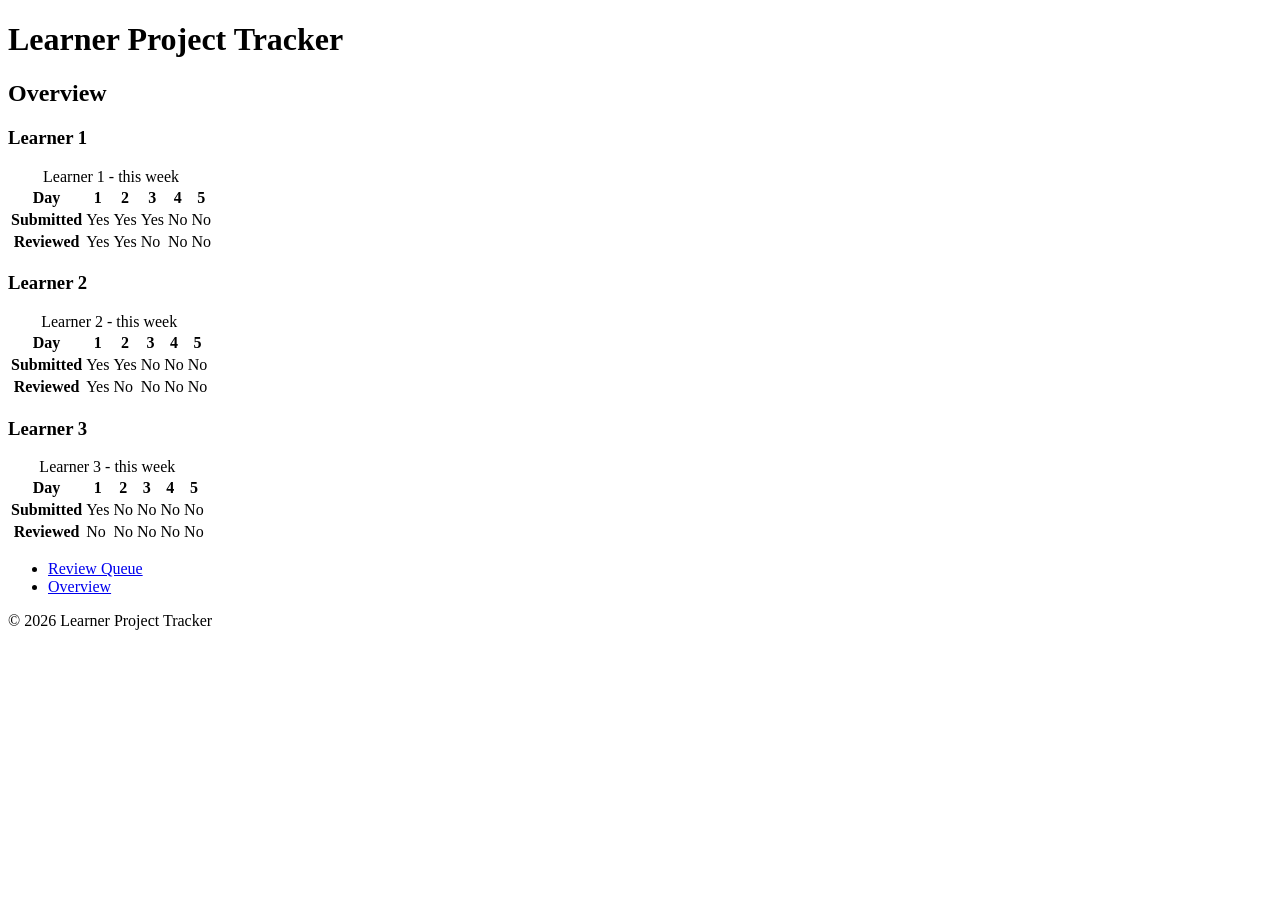
==== instructor/overview.html @ febcac4b "Add HTML structure and README for Learner Project Tracker" ====
<!DOCTYPE html>
<html lang="en">
<head>
  <meta charset="UTF-8">
  <meta name="viewport" content="width=device-width, initial-scale=1.0">
  <title>Overview | Learner Project Tracker</title>
</head>
<body>
  <header>
    <h1>Learner Project Tracker</h1>
  </header>

  <main>
    <h2>Overview</h2>

    <section aria-labelledby="l1">
      <h3 id="l1">Learner 1</h3>
      <table>
        <caption>Learner 1 - this week</caption>
        <thead>
          <tr><th scope="col">Day</th><th scope="col">1</th><th scope="col">2</th><th scope="col">3</th><th scope="col">4</th><th scope="col">5</th></tr>
        </thead>
        <tbody>
        <tr><th scope="row">Submitted</th><td>Yes</td><td>Yes</td><td>Yes</td><td>No</td><td>No</td></tr>
        <tr><th scope="row">Reviewed</th><td>Yes</td><td>Yes</td><td>No</td><td>No</td><td>No</td></tr>
        </tbody>
      </table>
    </section>

    <section aria-labelledby="l2">
      <h3 id="l2">Learner 2</h3>
      <table>
        <caption>Learner 2 - this week</caption>
        <thead>
          <tr><th scope="col">Day</th><th scope="col">1</th><th scope="col">2</th><th scope="col">3</th><th scope="col">4</th><th scope="col">5</th></tr>
        </thead>
        <tbody>
        <tr><th scope="row">Submitted</th><td>Yes</td><td>Yes</td><td>No</td><td>No</td><td>No</td></tr>
        <tr><th scope="row">Reviewed</th><td>Yes</td><td>No</td><td>No</td><td>No</td><td>No</td></tr>
        </tbody>
      </table>
    </section>

    <section aria-labelledby="l3">
      <h3 id="l3">Learner 3</h3>
      <table>
        <caption>Learner 3 - this week</caption>
        <thead>
          <tr><th scope="col">Day</th><th scope="col">1</th><th scope="col">2</th><th scope="col">3</th><th scope="col">4</th><th scope="col">5</th></tr>
        </thead>
        <tbody>
        <tr><th scope="row">Submitted</th><td>Yes</td><td>No</td><td>No</td><td>No</td><td>No</td></tr>
        <tr><th scope="row">Reviewed</th><td>No</td><td>No</td><td>No</td><td>No</td><td>No</td></tr>
        </tbody>
      </table>
    </section>
  </main>

  <nav aria-label="Instructor navigation">
    <ul>
      <li><a href="review-queue.html">Review Queue</a></li>
      <li><a href="overview.html" aria-current="page">Overview</a></li>
    </ul>
  </nav>

  <footer>
    <p>&copy; 2026 Learner Project Tracker</p>
  </footer>
</body>
</html>
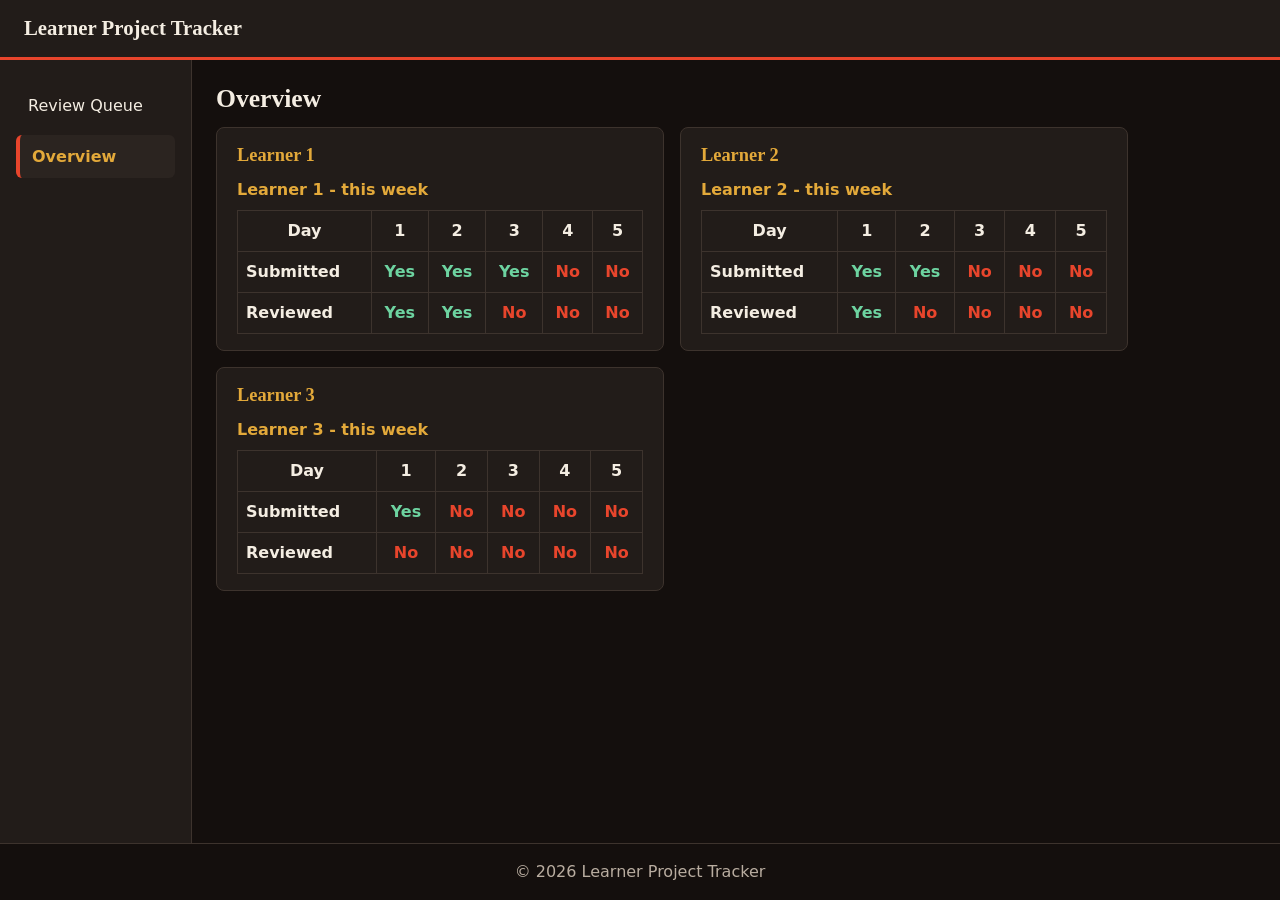
==== commit 1ebd48d8: "Added base stylesheet with Flexbox layout and mobile media query" ====
--- a/instructor/overview.html
+++ b/instructor/overview.html
@@ -4,66 +4,71 @@
   <meta charset="UTF-8">
   <meta name="viewport" content="width=device-width, initial-scale=1.0">
   <title>Overview | Learner Project Tracker</title>
+  <link rel="stylesheet" href="../style.css">
 </head>
 <body>
-  <header>
+  <header class="site-header">
     <h1>Learner Project Tracker</h1>
   </header>
 
-  <main>
-    <h2>Overview</h2>
+  <div class="layout">
+    <main class="content">
+      <h2>Overview</h2>
 
-    <section aria-labelledby="l1">
-      <h3 id="l1">Learner 1</h3>
-      <table>
-        <caption>Learner 1 - this week</caption>
-        <thead>
-          <tr><th scope="col">Day</th><th scope="col">1</th><th scope="col">2</th><th scope="col">3</th><th scope="col">4</th><th scope="col">5</th></tr>
-        </thead>
-        <tbody>
-        <tr><th scope="row">Submitted</th><td>Yes</td><td>Yes</td><td>Yes</td><td>No</td><td>No</td></tr>
-        <tr><th scope="row">Reviewed</th><td>Yes</td><td>Yes</td><td>No</td><td>No</td><td>No</td></tr>
-        </tbody>
-      </table>
-    </section>
+      <div class="card-grid">
+        <section class="card" aria-labelledby="l1">
+          <h3 id="l1">Learner 1</h3>
+          <table>
+            <caption>Learner 1 - this week</caption>
+            <thead>
+              <tr><th scope="col">Day</th><th scope="col">1</th><th scope="col">2</th><th scope="col">3</th><th scope="col">4</th><th scope="col">5</th></tr>
+            </thead>
+            <tbody>
+            <tr><th scope="row">Submitted</th><td class="yes">Yes</td><td class="yes">Yes</td><td class="yes">Yes</td><td class="no">No</td><td class="no">No</td></tr>
+            <tr><th scope="row">Reviewed</th><td class="yes">Yes</td><td class="yes">Yes</td><td class="no">No</td><td class="no">No</td><td class="no">No</td></tr>
+            </tbody>
+          </table>
+        </section>
 
-    <section aria-labelledby="l2">
-      <h3 id="l2">Learner 2</h3>
-      <table>
-        <caption>Learner 2 - this week</caption>
-        <thead>
-          <tr><th scope="col">Day</th><th scope="col">1</th><th scope="col">2</th><th scope="col">3</th><th scope="col">4</th><th scope="col">5</th></tr>
-        </thead>
-        <tbody>
-        <tr><th scope="row">Submitted</th><td>Yes</td><td>Yes</td><td>No</td><td>No</td><td>No</td></tr>
-        <tr><th scope="row">Reviewed</th><td>Yes</td><td>No</td><td>No</td><td>No</td><td>No</td></tr>
-        </tbody>
-      </table>
-    </section>
+        <section class="card" aria-labelledby="l2">
+          <h3 id="l2">Learner 2</h3>
+          <table>
+            <caption>Learner 2 - this week</caption>
+            <thead>
+              <tr><th scope="col">Day</th><th scope="col">1</th><th scope="col">2</th><th scope="col">3</th><th scope="col">4</th><th scope="col">5</th></tr>
+            </thead>
+            <tbody>
+            <tr><th scope="row">Submitted</th><td class="yes">Yes</td><td class="yes">Yes</td><td class="no">No</td><td class="no">No</td><td class="no">No</td></tr>
+            <tr><th scope="row">Reviewed</th><td class="yes">Yes</td><td class="no">No</td><td class="no">No</td><td class="no">No</td><td class="no">No</td></tr>
+            </tbody>
+          </table>
+        </section>
 
-    <section aria-labelledby="l3">
-      <h3 id="l3">Learner 3</h3>
-      <table>
-        <caption>Learner 3 - this week</caption>
-        <thead>
-          <tr><th scope="col">Day</th><th scope="col">1</th><th scope="col">2</th><th scope="col">3</th><th scope="col">4</th><th scope="col">5</th></tr>
-        </thead>
-        <tbody>
-        <tr><th scope="row">Submitted</th><td>Yes</td><td>No</td><td>No</td><td>No</td><td>No</td></tr>
-        <tr><th scope="row">Reviewed</th><td>No</td><td>No</td><td>No</td><td>No</td><td>No</td></tr>
-        </tbody>
-      </table>
-    </section>
-  </main>
+        <section class="card" aria-labelledby="l3">
+          <h3 id="l3">Learner 3</h3>
+          <table>
+            <caption>Learner 3 - this week</caption>
+            <thead>
+              <tr><th scope="col">Day</th><th scope="col">1</th><th scope="col">2</th><th scope="col">3</th><th scope="col">4</th><th scope="col">5</th></tr>
+            </thead>
+            <tbody>
+            <tr><th scope="row">Submitted</th><td class="yes">Yes</td><td class="no">No</td><td class="no">No</td><td class="no">No</td><td class="no">No</td></tr>
+            <tr><th scope="row">Reviewed</th><td class="no">No</td><td class="no">No</td><td class="no">No</td><td class="no">No</td><td class="no">No</td></tr>
+            </tbody>
+          </table>
+        </section>
+      </div>
+    </main>
 
-  <nav aria-label="Instructor navigation">
-    <ul>
-      <li><a href="review-queue.html">Review Queue</a></li>
-      <li><a href="overview.html" aria-current="page">Overview</a></li>
-    </ul>
-  </nav>
+    <nav class="site-nav" aria-label="Instructor navigation">
+      <ul>
+        <li><a href="review-queue.html">Review Queue</a></li>
+        <li><a href="overview.html" aria-current="page">Overview</a></li>
+      </ul>
+    </nav>
+  </div>
 
-  <footer>
+  <footer class="site-footer">
     <p>&copy; 2026 Learner Project Tracker</p>
   </footer>
 </body>
--- a/style.css
+++ b/style.css
@@ -0,0 +1,298 @@
+/* ==========================================================
+   Learner Project Tracker - basic stylesheet
+   Concepts used: box model, selectors, Flexbox, Grid,
+   and one media query for narrow screens.
+   ========================================================== */
+
+/* ---------- Colours (taken from the TechDojo palette) ---------- */
+:root {
+  --bg: #140f0d;
+  --surface: #221c19;
+  --field: #2b2420;
+  --border: #3d332d;
+  --text: #f4ede2;
+  --muted: #b9ada0;
+  --accent: #e8452c;   /* orange-red */
+  --gold: #e3a93a;
+  --green: #6dd3a0;
+}
+
+/* ---------- Box model + base ---------- */
+*,
+*::before,
+*::after {
+  box-sizing: border-box;  /* padding and border stay inside the set width */
+}
+
+body {
+  margin: 0;
+  font-family: system-ui, -apple-system, "Segoe UI", Arial, sans-serif;
+  line-height: 1.5;
+  color: var(--text);
+  background-color: var(--bg);
+
+  /* Flexbox: stack header, layout and footer, footer stays at the bottom */
+  display: flex;
+  flex-direction: column;
+  min-height: 100vh;
+}
+
+h1,
+h2,
+h3 {
+  font-family: Georgia, "Times New Roman", serif;
+  line-height: 1.2;
+  margin: 0 0 0.75rem;
+}
+
+h2 { font-size: 1.6rem; }
+h3 { font-size: 1.15rem; color: var(--gold); }
+
+p { margin: 0 0 1rem; }
+
+a { color: var(--gold); }
+a:hover { color: var(--text); }
+
+/* Visible keyboard focus */
+a:focus-visible,
+button:focus-visible,
+input:focus-visible,
+select:focus-visible,
+textarea:focus-visible,
+summary:focus-visible {
+  outline: 2px solid var(--gold);
+  outline-offset: 2px;
+}
+
+/* ---------- Header ---------- */
+.site-header {
+  padding: 1rem 1.5rem;
+  background-color: var(--surface);
+  border-bottom: 3px solid var(--accent);
+}
+
+.site-header h1 {
+  margin: 0;
+  font-size: 1.3rem;
+}
+
+/* ---------- Page layout: navigation + main content (Flexbox) ---------- */
+.layout {
+  flex: 1;                 /* fills the space between header and footer */
+  display: flex;
+  flex-direction: row;
+}
+
+.content {
+  flex: 1;                 /* main content takes the remaining width */
+  padding: 1.5rem;
+  max-width: 60rem;
+}
+
+/* Navigation: a sidebar on wide screens (moved before main with order) */
+.site-nav {
+  order: -1;
+  width: 12rem;
+  padding: 1.5rem 1rem;
+  background-color: var(--surface);
+  border-right: 1px solid var(--border);
+}
+
+.site-nav ul {
+  list-style: none;
+  margin: 0;
+  padding: 0;
+  display: flex;
+  flex-direction: column;
+  gap: 0.5rem;
+}
+
+.site-nav a {
+  display: block;
+  padding: 0.6rem 0.75rem;
+  border-radius: 6px;
+  color: var(--text);
+  text-decoration: none;
+}
+
+.site-nav a:hover {
+  background-color: var(--field);
+}
+
+.site-nav a[aria-current="page"] {
+  background-color: var(--field);
+  color: var(--gold);
+  font-weight: 700;
+  border-left: 4px solid var(--accent);
+}
+
+/* ---------- Cards, lists and grid ---------- */
+.card {
+  margin-bottom: 1.25rem;
+  padding: 1rem 1.25rem;
+  background-color: var(--surface);
+  border: 1px solid var(--border);
+  border-radius: 8px;
+}
+
+.card h3 { margin-top: 0; }
+
+/* Grid: overview cards sit in as many columns as fit */
+.card-grid {
+  display: grid;
+  grid-template-columns: repeat(auto-fit, minmax(20rem, 1fr));
+  gap: 1rem;
+}
+
+.card-grid .card { margin-bottom: 0; }
+
+.entry-list {
+  list-style: none;
+  margin: 0;
+  padding: 0;
+}
+
+.entry-list li {
+  margin-bottom: 0.75rem;
+  padding: 0.75rem 1rem;
+  background-color: var(--surface);
+  border: 1px solid var(--border);
+  border-radius: 8px;
+}
+
+.entry-list summary {
+  cursor: pointer;
+  font-weight: 700;
+}
+
+.entry-list details p { margin: 0.5rem 0 0; }
+
+.back-link { margin-bottom: 1rem; }
+
+/* ---------- Forms ---------- */
+.field { margin-bottom: 1rem; }
+
+label {
+  display: block;
+  margin-bottom: 0.35rem;
+  font-weight: 600;
+}
+
+input,
+select,
+textarea {
+  width: 100%;
+  padding: 0.6rem 0.75rem;
+  font: inherit;
+  color: var(--text);
+  background-color: var(--field);
+  border: 1px solid var(--border);
+  border-radius: 6px;
+}
+
+.btn {
+  padding: 0.65rem 1.5rem;
+  font: inherit;
+  font-weight: 700;
+  color: var(--bg);
+  background-color: var(--accent);
+  border: none;
+  border-radius: 6px;
+  cursor: pointer;
+}
+
+.btn:hover { background-color: var(--gold); }
+
+/* Login page (id selector) */
+#login-form {
+  padding: 1.25rem;
+  background-color: var(--surface);
+  border: 1px solid var(--border);
+  border-radius: 8px;
+}
+
+.login {
+  margin: 2rem auto;
+  width: 100%;
+  max-width: 26rem;
+}
+
+.message { min-height: 1.5rem; margin: 0 0 1rem; font-weight: 600; }
+.message.error { color: var(--accent); }
+.message.success { color: var(--green); }
+
+/* ---------- Tables ---------- */
+table {
+  width: 100%;
+  border-collapse: collapse;
+  text-align: center;
+}
+
+caption {
+  padding-bottom: 0.5rem;
+  text-align: left;
+  font-weight: 700;
+  color: var(--gold);
+}
+
+th,
+td {
+  padding: 0.5rem;
+  border: 1px solid var(--border);
+}
+
+tbody th { text-align: left; }
+
+td.yes { color: var(--green); font-weight: 700; }
+td.no  { color: var(--accent); font-weight: 700; }
+
+/* ---------- Footer ---------- */
+.site-footer {
+  padding: 1rem 1.5rem;
+  text-align: center;
+  color: var(--muted);
+  border-top: 1px solid var(--border);
+}
+
+.site-footer p { margin: 0; }
+
+/* ==========================================================
+   Narrow screens: navigation becomes a bottom bar
+   ========================================================== */
+@media (max-width: 700px) {
+  .layout {
+    flex-direction: column;
+  }
+
+  .content {
+    padding: 1rem;
+  }
+
+  .site-nav {
+    order: 0;              /* back to source order: after main */
+    width: 100%;
+    padding: 0.5rem;
+    border-right: none;
+    border-top: 1px solid var(--border);
+    position: sticky;
+    bottom: 0;
+  }
+
+  .site-nav ul {
+    flex-direction: row;
+    justify-content: space-around;
+  }
+
+  .site-nav a {
+    text-align: center;
+  }
+
+  .site-nav a[aria-current="page"] {
+    border-left: none;
+    border-bottom: 3px solid var(--accent);
+  }
+
+  .card-grid {
+    grid-template-columns: 1fr;
+  }
+}
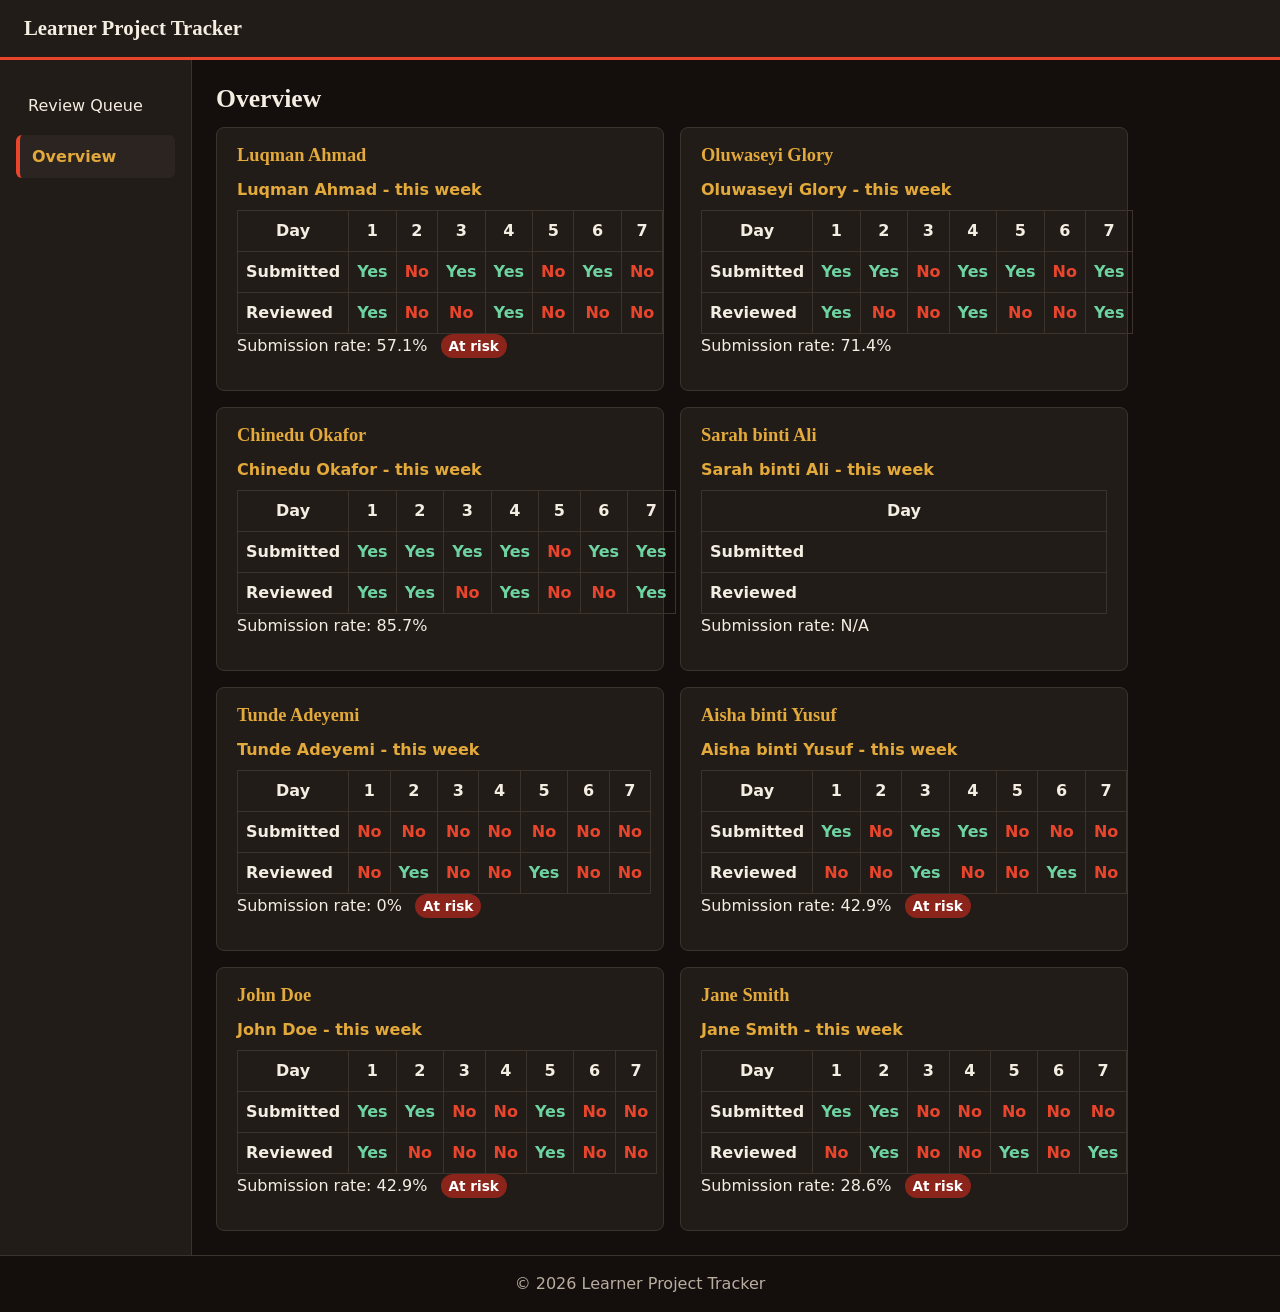
==== commit 72c3c9c1: "Rendered instructor overview from learner data." ====
--- a/instructor/overview.html
+++ b/instructor/overview.html
@@ -15,49 +15,7 @@
     <main class="content">
       <h2>Overview</h2>
 
-      <div class="card-grid">
-        <section class="card" aria-labelledby="l1">
-          <h3 id="l1">Learner 1</h3>
-          <table>
-            <caption>Learner 1 - this week</caption>
-            <thead>
-              <tr><th scope="col">Day</th><th scope="col">1</th><th scope="col">2</th><th scope="col">3</th><th scope="col">4</th><th scope="col">5</th></tr>
-            </thead>
-            <tbody>
-            <tr><th scope="row">Submitted</th><td class="yes">Yes</td><td class="yes">Yes</td><td class="yes">Yes</td><td class="no">No</td><td class="no">No</td></tr>
-            <tr><th scope="row">Reviewed</th><td class="yes">Yes</td><td class="yes">Yes</td><td class="no">No</td><td class="no">No</td><td class="no">No</td></tr>
-            </tbody>
-          </table>
-        </section>
-
-        <section class="card" aria-labelledby="l2">
-          <h3 id="l2">Learner 2</h3>
-          <table>
-            <caption>Learner 2 - this week</caption>
-            <thead>
-              <tr><th scope="col">Day</th><th scope="col">1</th><th scope="col">2</th><th scope="col">3</th><th scope="col">4</th><th scope="col">5</th></tr>
-            </thead>
-            <tbody>
-            <tr><th scope="row">Submitted</th><td class="yes">Yes</td><td class="yes">Yes</td><td class="no">No</td><td class="no">No</td><td class="no">No</td></tr>
-            <tr><th scope="row">Reviewed</th><td class="yes">Yes</td><td class="no">No</td><td class="no">No</td><td class="no">No</td><td class="no">No</td></tr>
-            </tbody>
-          </table>
-        </section>
-
-        <section class="card" aria-labelledby="l3">
-          <h3 id="l3">Learner 3</h3>
-          <table>
-            <caption>Learner 3 - this week</caption>
-            <thead>
-              <tr><th scope="col">Day</th><th scope="col">1</th><th scope="col">2</th><th scope="col">3</th><th scope="col">4</th><th scope="col">5</th></tr>
-            </thead>
-            <tbody>
-            <tr><th scope="row">Submitted</th><td class="yes">Yes</td><td class="no">No</td><td class="no">No</td><td class="no">No</td><td class="no">No</td></tr>
-            <tr><th scope="row">Reviewed</th><td class="no">No</td><td class="no">No</td><td class="no">No</td><td class="no">No</td><td class="no">No</td></tr>
-            </tbody>
-          </table>
-        </section>
-      </div>
+      <div class="card-grid"></div>
     </main>
 
     <nav class="site-nav" aria-label="Instructor navigation">
@@ -71,5 +29,7 @@
   <footer class="site-footer">
     <p>&copy; 2026 Learner Project Tracker</p>
   </footer>
+
+  <script type="module" src="overview.js"></script>
 </body>
 </html>
--- a/style.css
+++ b/style.css
@@ -146,6 +146,17 @@
 
 .card-grid .card { margin-bottom: 0; }
 
+.risk-badge {
+  display: inline-block;
+  margin-left: 0.5rem;
+  padding: 0.1rem 0.5rem;
+  color: #fff;
+  background-color: #8b241a;
+  border-radius: 999px;
+  font-size: 0.85em;
+  font-weight: 700;
+}
+
 .entry-list {
   list-style: none;
   margin: 0;
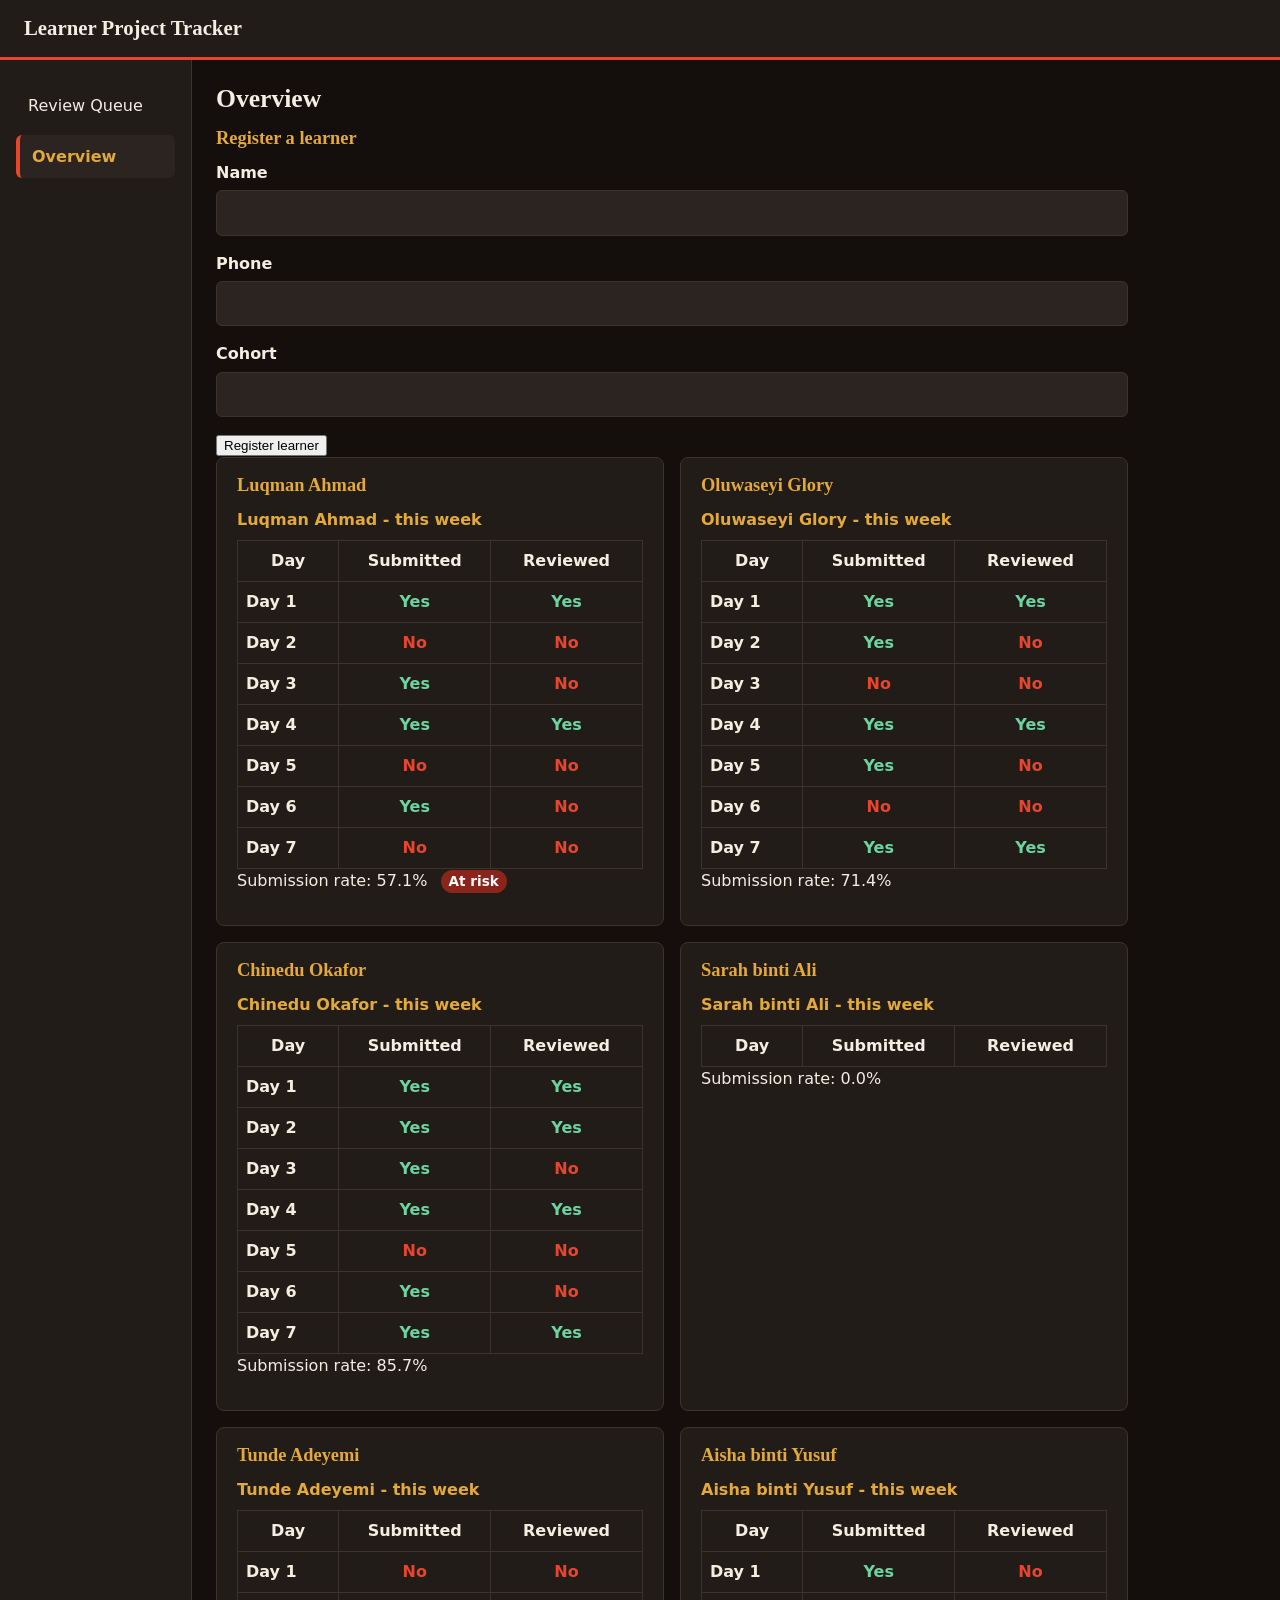
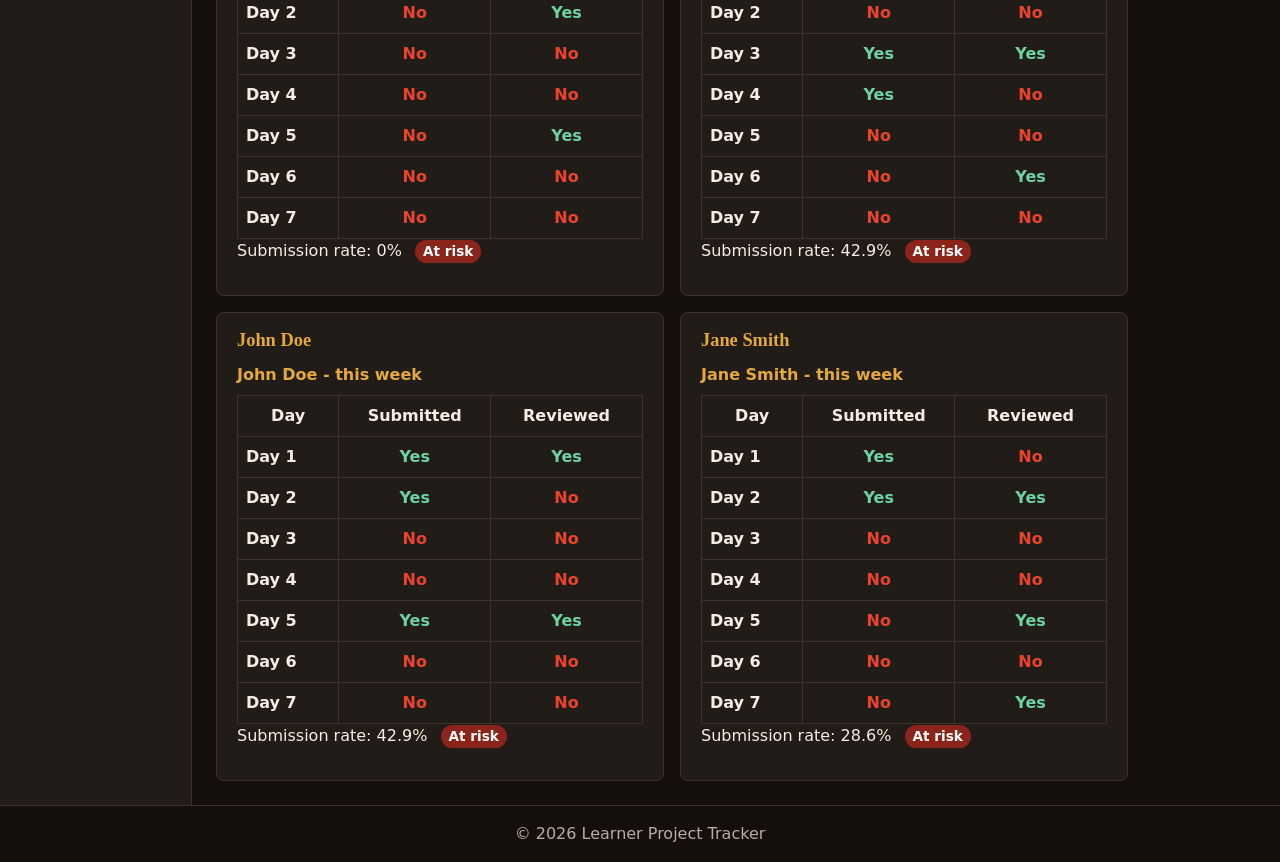
==== commit 4cfbed93: "Fix Mobile Responsive Layout for Learner and Instructor Overview Pages" ====
--- a/instructor/overview.html
+++ b/instructor/overview.html
@@ -14,7 +14,33 @@
   <div class="layout">
     <main class="content">
       <h2>Overview</h2>
+      <form id="learner-form" novalidate>
+        <h3>Register a learner</h3>
 
+        <div>
+          <label for="name">Name</label>
+          <input type="text" id="name" required
+            pattern="[\p{L}\p{M}'’ \-]{2,}" aria-describedby="name-error">
+          <p class="error" id="name-error"></p>
+        </div>
+
+        <div>
+          <label for="phone">Phone</label>
+          <input type="tel" id="phone" required
+           pattern="0[789][01]\d{8}" aria-describedby="phone-error">
+          <p class="error" id="phone-error"></p>
+        </div>
+
+        <div>
+          <label for="cohort">Cohort</label>
+          <input type="text" id="cohort" required
+            pattern="[A-Za-z0-9 \-]{2,20}" aria-describedby="cohort-error">
+          <p class="error" id="cohort-error"></p>
+        </div>
+
+        <p id="form-success" role="status"></p>
+        <button type="submit">Register learner</button>
+      </form>
       <div class="card-grid"></div>
     </main>
 
--- a/style.css
+++ b/style.css
@@ -50,7 +50,10 @@
 
 p { margin: 0 0 1rem; }
 
-a { color: var(--gold); }
+a {
+  color: var(--gold);
+  overflow-wrap: anywhere;
+}
 a:hover { color: var(--text); }
 
 /* Visible keyboard focus */
@@ -87,6 +90,7 @@
   flex: 1;                 /* main content takes the remaining width */
   padding: 1.5rem;
   max-width: 60rem;
+  min-width: 0;
 }
 
 /* Navigation: a sidebar on wide screens (moved before main with order) */
@@ -133,6 +137,7 @@
   background-color: var(--surface);
   border: 1px solid var(--border);
   border-radius: 8px;
+  min-width: 0;
 }
 
 .card h3 { margin-top: 0; }
@@ -254,6 +259,15 @@
 
 tbody th { text-align: left; }
 
+.weekly-table {
+  table-layout: fixed;
+}
+
+.weekly-table th:first-child,
+.weekly-table td:first-child {
+  width: 25%;
+}
+
 td.yes { color: var(--green); font-weight: 700; }
 td.no  { color: var(--accent); font-weight: 700; }
 
@@ -273,6 +287,14 @@
 @media (max-width: 700px) {
   .layout {
     flex-direction: column;
+  }
+
+  .site-header {
+    padding: 0.875rem 1rem;
+  }
+
+  .site-header h1 {
+    font-size: 1.15rem;
   }
 
   .content {
@@ -292,10 +314,17 @@
   .site-nav ul {
     flex-direction: row;
     justify-content: space-around;
+    gap: 0.25rem;
+  }
+
+  .site-nav li {
+    flex: 1 1 0;
+    min-width: 0;
   }
 
   .site-nav a {
     text-align: center;
+    padding: 0.6rem 0.25rem;
   }
 
   .site-nav a[aria-current="page"] {
@@ -306,4 +335,13 @@
   .card-grid {
     grid-template-columns: 1fr;
   }
+
+  .weekly-table {
+    font-size: 0.8rem;
+  }
+
+  .weekly-table th,
+  .weekly-table td {
+    padding: 0.35rem 0.15rem;
+  }
 }
